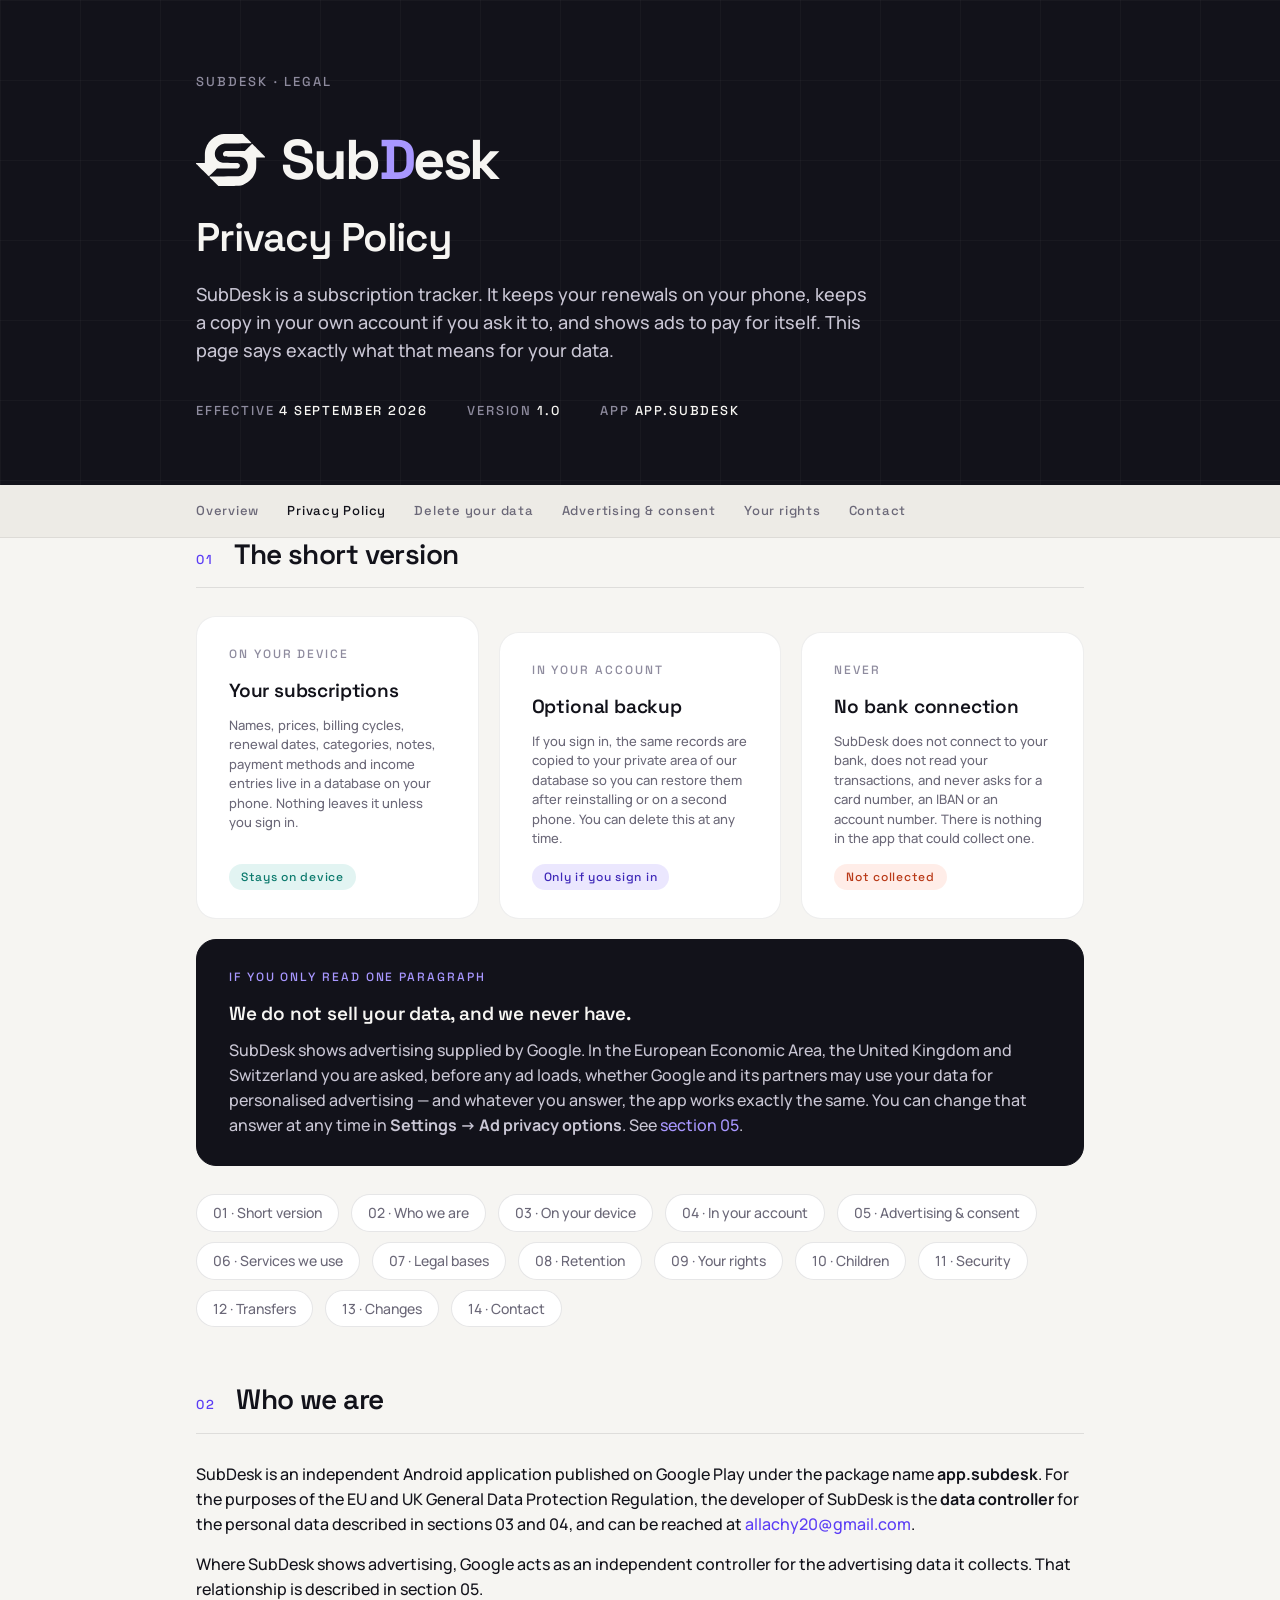
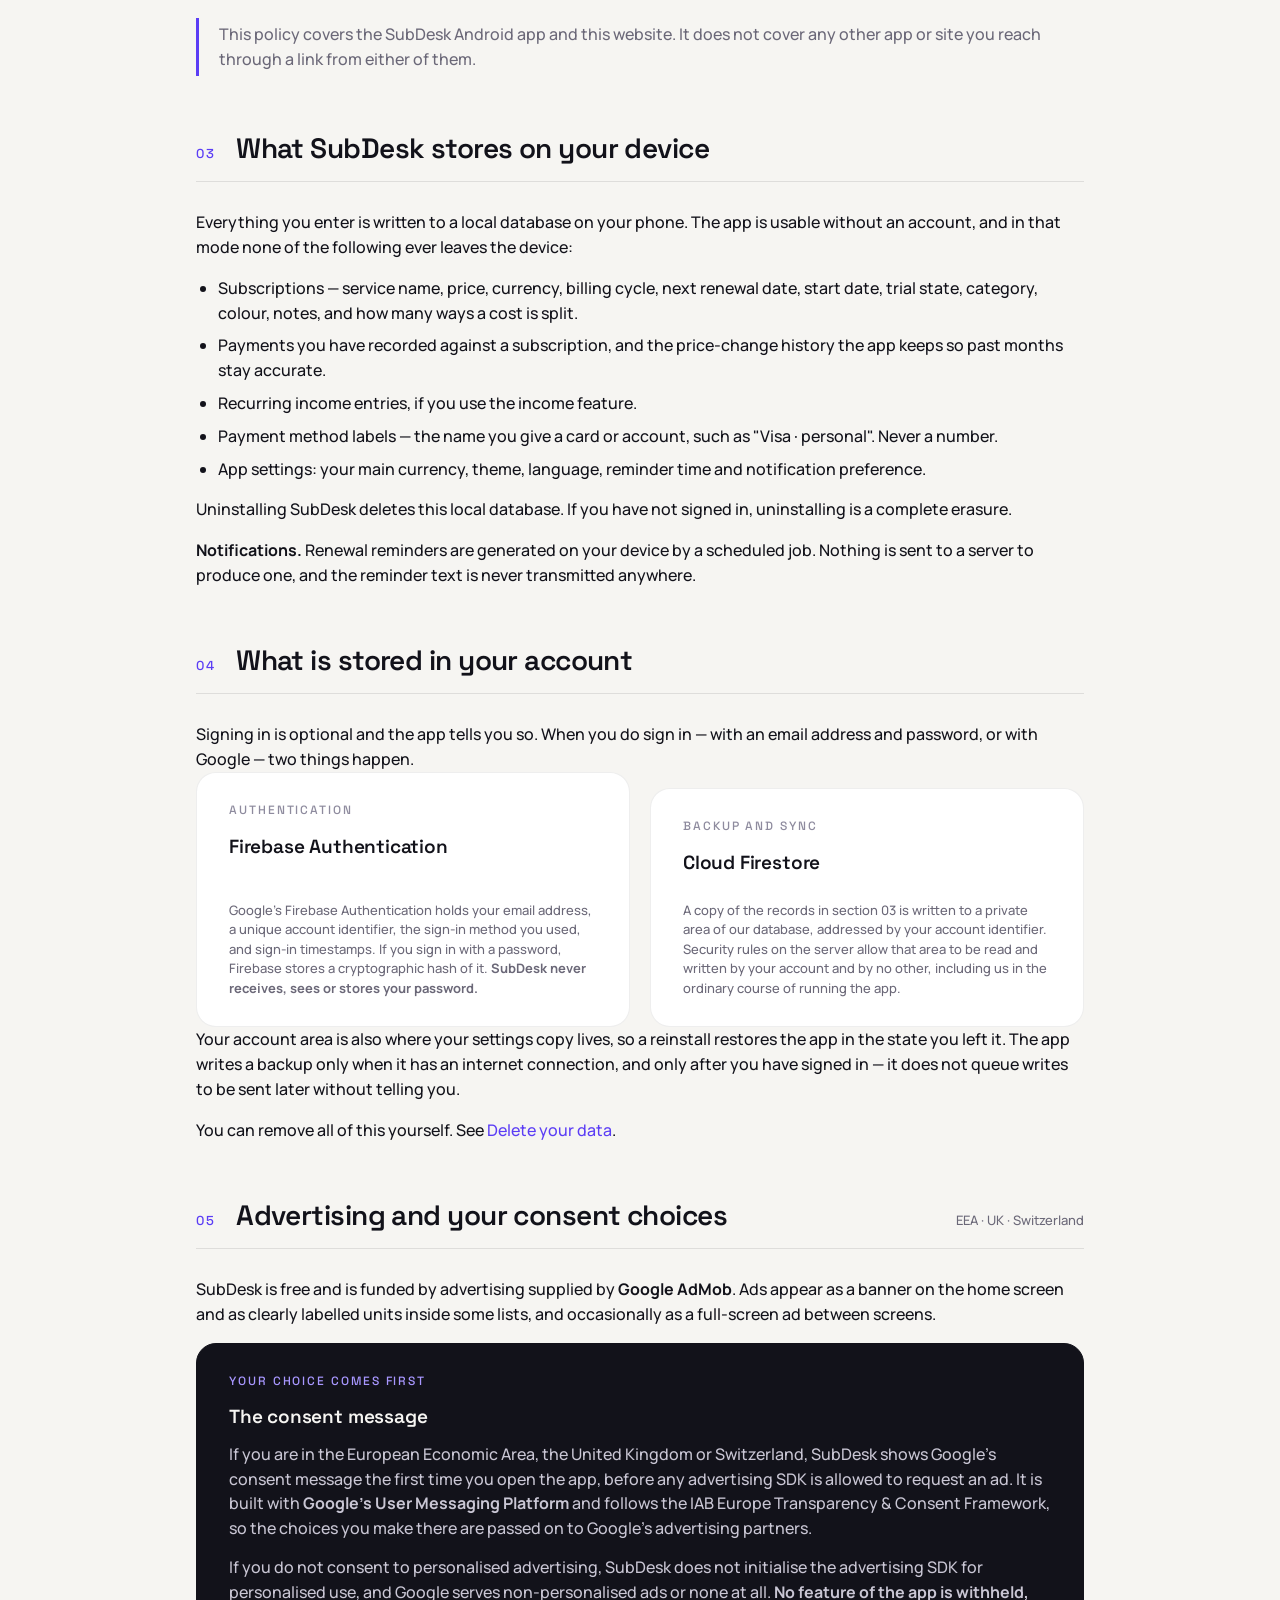
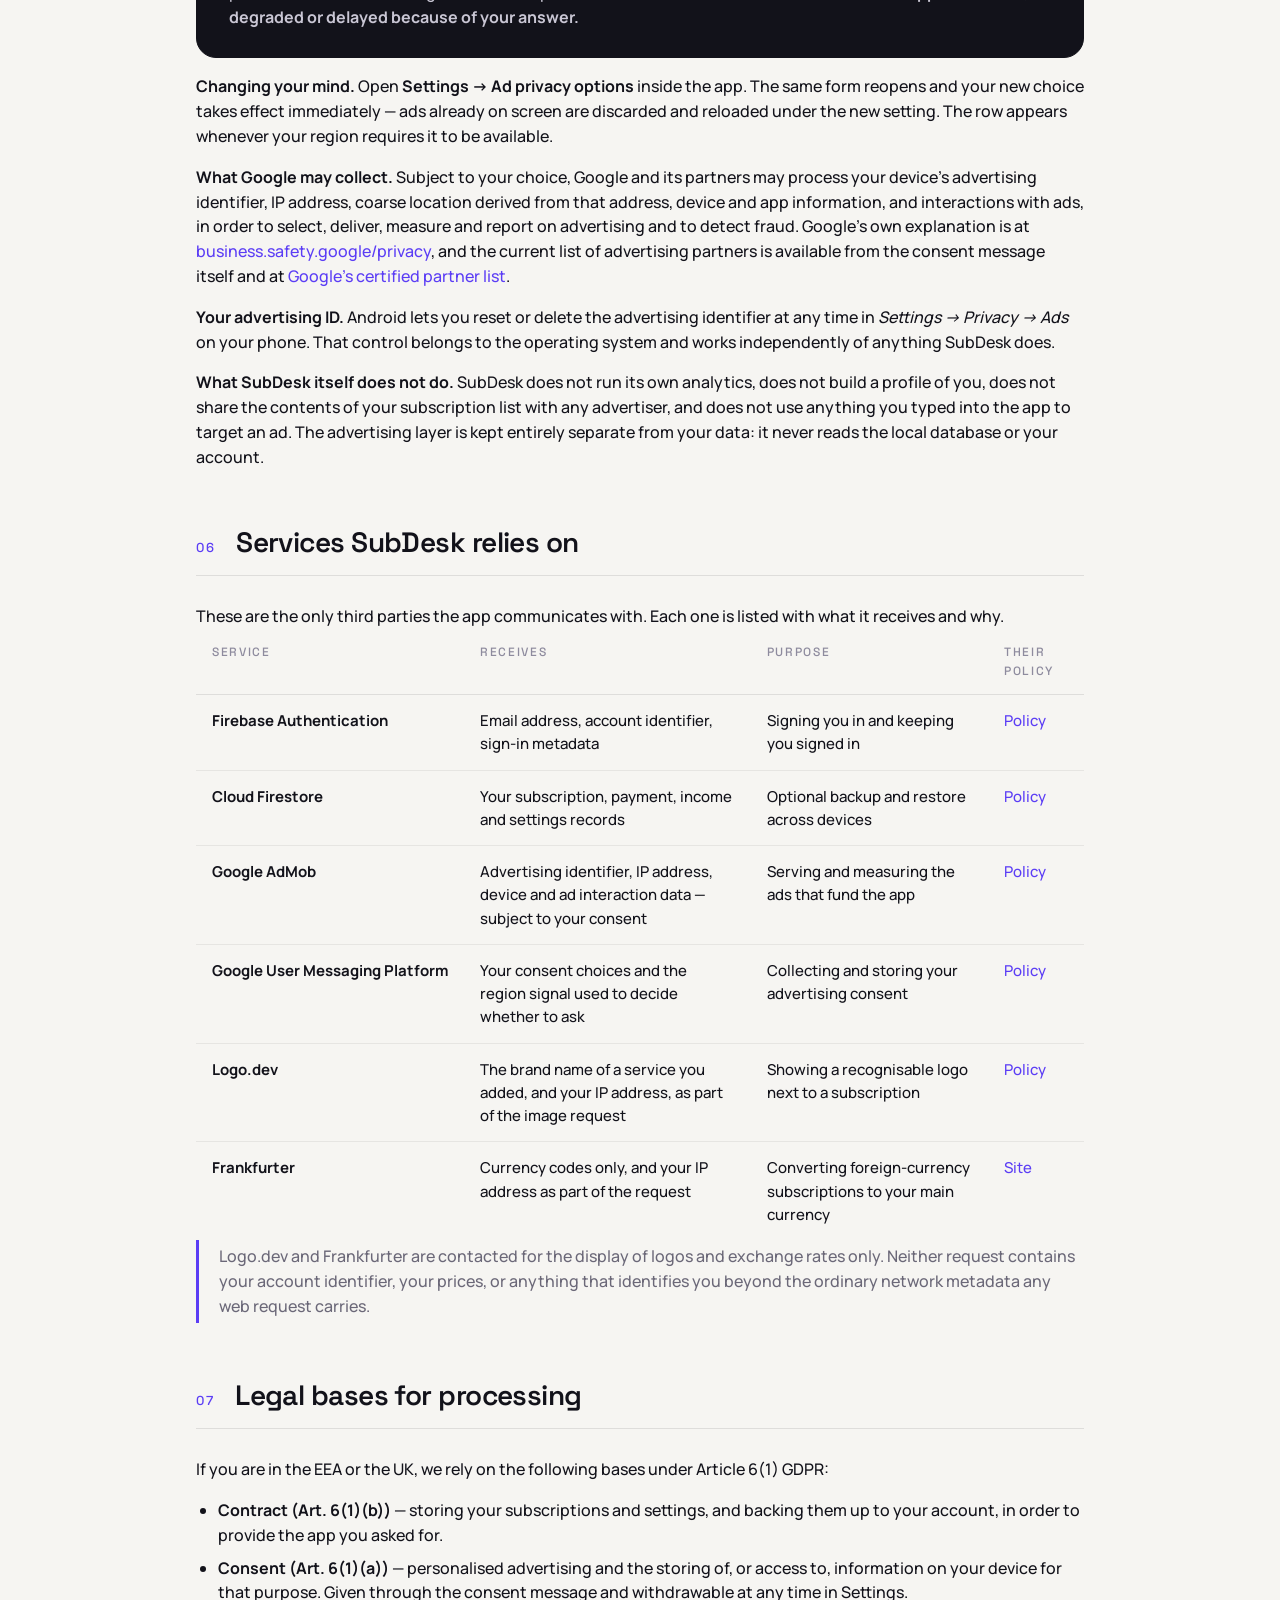
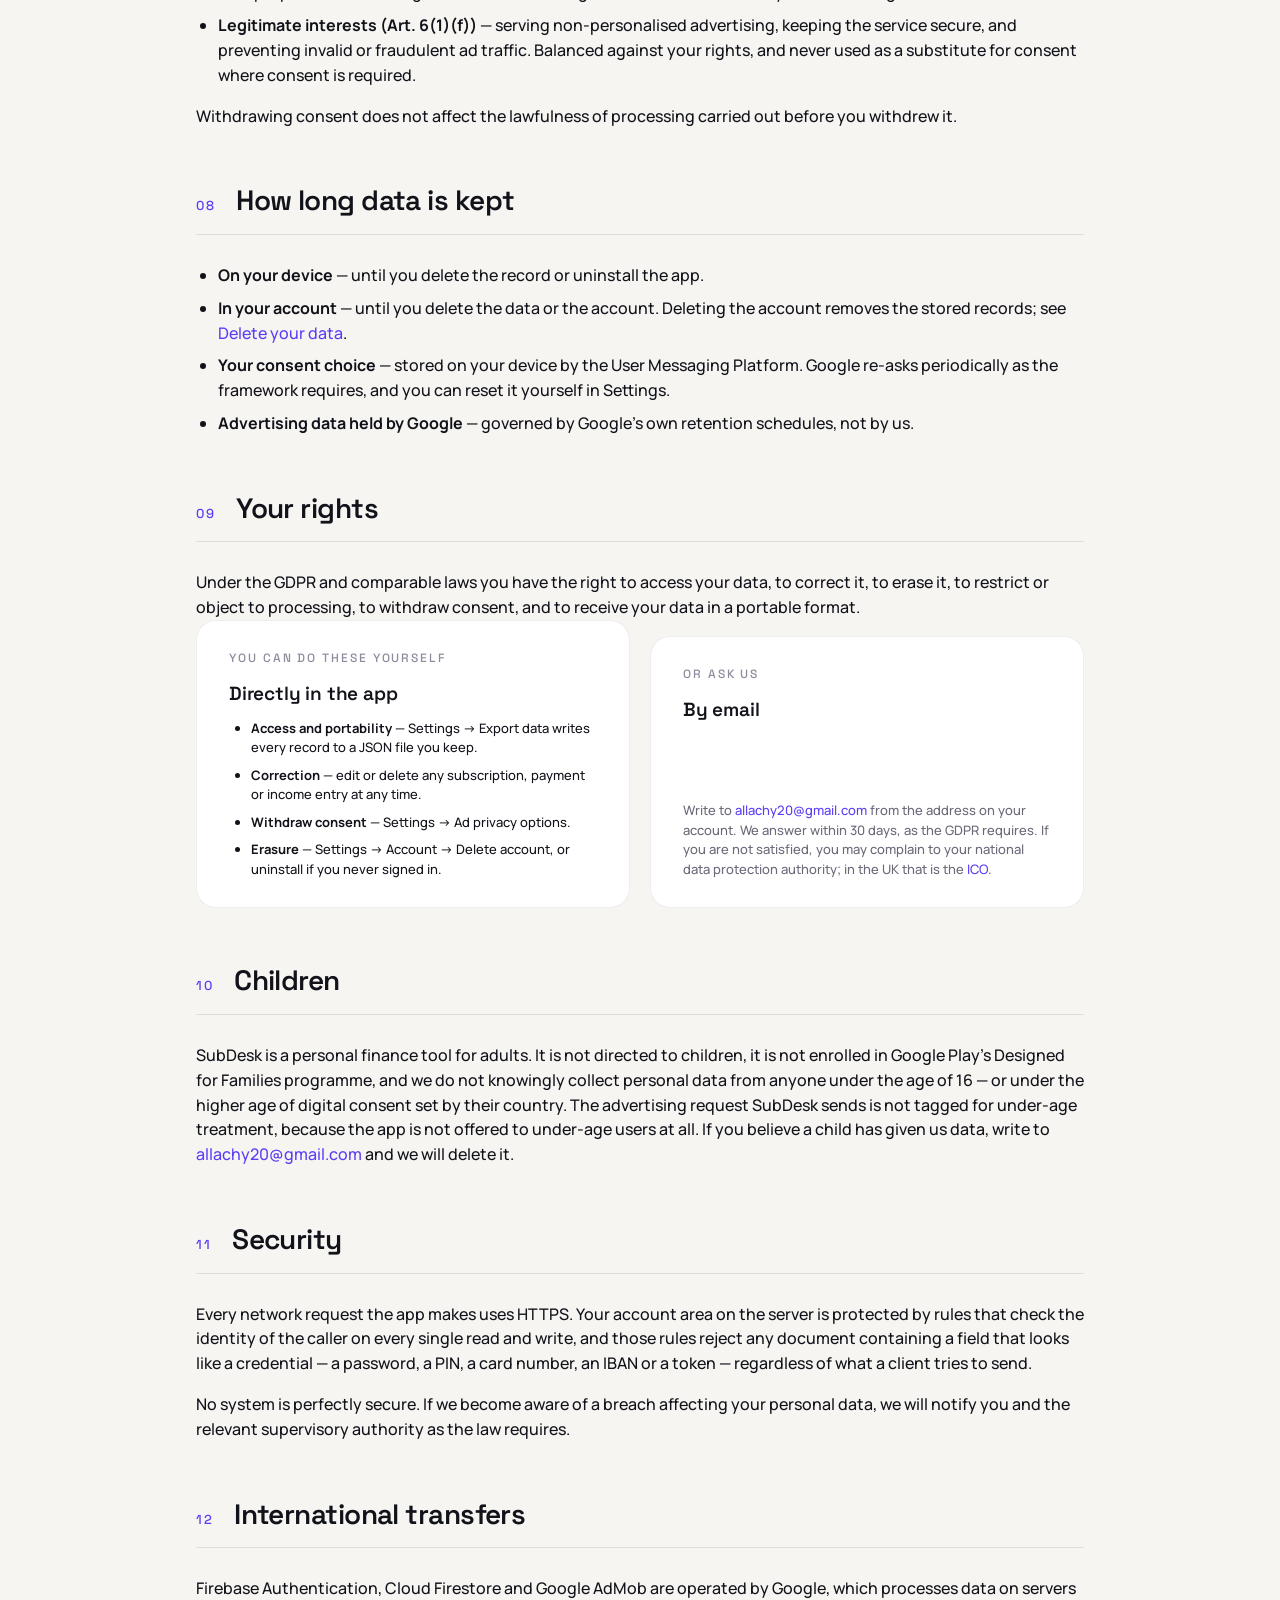
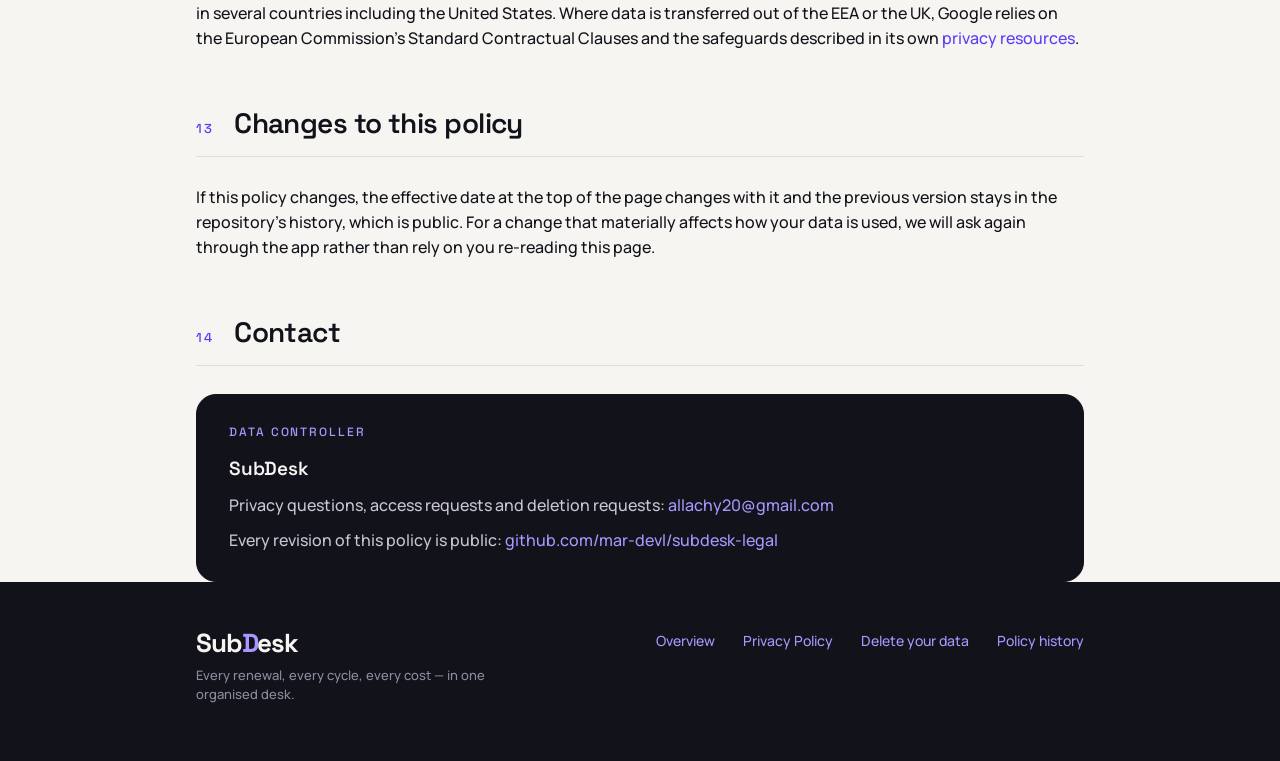
==== privacy.html @ eebb4d3e "SubDesk legal site: privacy policy and data deletion" ====
<!DOCTYPE html>
<html lang="en">
<head>
<meta charset="utf-8">
<meta name="viewport" content="width=device-width, initial-scale=1">
<title>Privacy Policy — SubDesk</title>
<meta name="description" content="How SubDesk handles your data: what stays on your device, what is stored in your account, and how advertising consent works in the EEA and the UK.">
<meta name="robots" content="index, follow">
<link rel="icon" href="assets/subdesk-icon.svg" type="image/svg+xml">
<link rel="canonical" href="https://mar-devl.github.io/subdesk-legal/privacy.html">
<link rel="preconnect" href="https://fonts.googleapis.com">
<link rel="preconnect" href="https://fonts.gstatic.com" crossorigin>
<link href="https://fonts.googleapis.com/css2?family=Manrope:wght@400;500;600;700;800&family=Space+Grotesk:wght@400;500;600;700&display=swap" rel="stylesheet">
<link rel="stylesheet" href="assets/subdesk.css">
</head>
<body>

<header class="hero">
  <div class="wrap">
    <div class="eyebrow">SubDesk · Legal</div>
    <div class="lockup">
      <img src="assets/subdesk-mark-paper.svg" alt="" aria-hidden="true">
      <span class="wordmark">Sub<span class="d">D</span>esk</span>
    </div>
    <h1>Privacy Policy</h1>
    <p class="lede">SubDesk is a subscription tracker. It keeps your renewals on your phone, keeps a copy in your own account if you ask it to, and shows ads to pay for itself. This page says exactly what that means for your data.</p>
    <div class="stamp">
      <span>Effective <b>4 September 2026</b></span>
      <span>Version <b>1.0</b></span>
      <span>App <b>app.subdesk</b></span>
    </div>
  </div>
</header>

<nav class="crumbs" aria-label="Legal pages">
  <div class="wrap">
    <a href="index.html">Overview</a>
    <a href="privacy.html" aria-current="page">Privacy Policy</a>
    <a href="data-deletion.html">Delete your data</a>
    <a href="#advertising">Advertising &amp; consent</a>
    <a href="#rights">Your rights</a>
    <a href="#contact">Contact</a>
  </div>
</nav>

<main class="wrap">

  <!-- ============================================================ 01 -->
  <section id="summary">
    <div class="section-head">
      <span class="num">01</span>
      <h2>The short version</h2>
    </div>

    <div class="grid three">
      <div class="card">
        <span class="overline">On your device</span>
        <h3>Your subscriptions</h3>
        <p class="fine muted">Names, prices, billing cycles, renewal dates, categories, notes, payment methods and income entries live in a database on your phone. Nothing leaves it unless you sign in.</p>
        <p><span class="pill device">Stays on device</span></p>
      </div>
      <div class="card">
        <span class="overline">In your account</span>
        <h3>Optional backup</h3>
        <p class="fine muted">If you sign in, the same records are copied to your private area of our database so you can restore them after reinstalling or on a second phone. You can delete this at any time.</p>
        <p><span class="pill cloud">Only if you sign in</span></p>
      </div>
      <div class="card">
        <span class="overline">Never</span>
        <h3>No bank connection</h3>
        <p class="fine muted">SubDesk does not connect to your bank, does not read your transactions, and never asks for a card number, an IBAN or an account number. There is nothing in the app that could collect one.</p>
        <p><span class="pill never">Not collected</span></p>
      </div>
    </div>

    <div class="card ink" style="margin-top:20px;">
      <span class="overline">If you only read one paragraph</span>
      <h3>We do not sell your data, and we never have.</h3>
      <p>SubDesk shows advertising supplied by Google. In the European Economic Area, the United Kingdom and Switzerland you are asked, before any ad loads, whether Google and its partners may use your data for personalised advertising — and whatever you answer, the app works exactly the same. You can change that answer at any time in <strong>Settings → Ad privacy options</strong>. See <a href="#advertising">section 05</a>.</p>
    </div>

    <div class="toc">
      <a href="#summary">01 · Short version</a>
      <a href="#who">02 · Who we are</a>
      <a href="#device">03 · On your device</a>
      <a href="#account">04 · In your account</a>
      <a href="#advertising">05 · Advertising &amp; consent</a>
      <a href="#processors">06 · Services we use</a>
      <a href="#legal-bases">07 · Legal bases</a>
      <a href="#retention">08 · Retention</a>
      <a href="#rights">09 · Your rights</a>
      <a href="#children">10 · Children</a>
      <a href="#security">11 · Security</a>
      <a href="#transfers">12 · Transfers</a>
      <a href="#changes">13 · Changes</a>
      <a href="#contact">14 · Contact</a>
    </div>
  </section>

  <!-- ============================================================ 02 -->
  <section id="who">
    <div class="section-head">
      <span class="num">02</span>
      <h2>Who we are</h2>
    </div>
    <p>SubDesk is an independent Android application published on Google Play under the package name <strong>app.subdesk</strong>. For the purposes of the EU and UK General Data Protection Regulation, the developer of SubDesk is the <strong>data controller</strong> for the personal data described in sections 03 and 04, and can be reached at <a href="mailto:allachy20@gmail.com">allachy20@gmail.com</a>.</p>
    <p>Where SubDesk shows advertising, Google acts as an independent controller for the advertising data it collects. That relationship is described in section 05.</p>
    <p class="callout">This policy covers the SubDesk Android app and this website. It does not cover any other app or site you reach through a link from either of them.</p>
  </section>

  <!-- ============================================================ 03 -->
  <section id="device">
    <div class="section-head">
      <span class="num">03</span>
      <h2>What SubDesk stores on your device</h2>
    </div>
    <p>Everything you enter is written to a local database on your phone. The app is usable without an account, and in that mode none of the following ever leaves the device:</p>
    <ul>
      <li>Subscriptions — service name, price, currency, billing cycle, next renewal date, start date, trial state, category, colour, notes, and how many ways a cost is split.</li>
      <li>Payments you have recorded against a subscription, and the price-change history the app keeps so past months stay accurate.</li>
      <li>Recurring income entries, if you use the income feature.</li>
      <li>Payment method labels — the name you give a card or account, such as "Visa · personal". Never a number.</li>
      <li>App settings: your main currency, theme, language, reminder time and notification preference.</li>
    </ul>
    <p>Uninstalling SubDesk deletes this local database. If you have not signed in, uninstalling is a complete erasure.</p>
    <p><strong>Notifications.</strong> Renewal reminders are generated on your device by a scheduled job. Nothing is sent to a server to produce one, and the reminder text is never transmitted anywhere.</p>
  </section>

  <!-- ============================================================ 04 -->
  <section id="account">
    <div class="section-head">
      <span class="num">04</span>
      <h2>What is stored in your account</h2>
    </div>
    <p>Signing in is optional and the app tells you so. When you do sign in — with an email address and password, or with Google — two things happen.</p>

    <div class="grid two">
      <div class="card">
        <span class="overline">Authentication</span>
        <h3>Firebase Authentication</h3>
        <p class="fine muted">Google's Firebase Authentication holds your email address, a unique account identifier, the sign-in method you used, and sign-in timestamps. If you sign in with a password, Firebase stores a cryptographic hash of it. <strong>SubDesk never receives, sees or stores your password.</strong></p>
      </div>
      <div class="card">
        <span class="overline">Backup and sync</span>
        <h3>Cloud Firestore</h3>
        <p class="fine muted">A copy of the records in section 03 is written to a private area of our database, addressed by your account identifier. Security rules on the server allow that area to be read and written by your account and by no other, including us in the ordinary course of running the app.</p>
      </div>
    </div>

    <p>Your account area is also where your settings copy lives, so a reinstall restores the app in the state you left it. The app writes a backup only when it has an internet connection, and only after you have signed in — it does not queue writes to be sent later without telling you.</p>
    <p>You can remove all of this yourself. See <a href="data-deletion.html">Delete your data</a>.</p>
  </section>

  <!-- ============================================================ 05 -->
  <section id="advertising">
    <div class="section-head">
      <span class="num">05</span>
      <h2>Advertising and your consent choices</h2>
      <span class="muted fine" style="margin-left:auto;">EEA · UK · Switzerland</span>
    </div>

    <p>SubDesk is free and is funded by advertising supplied by <strong>Google AdMob</strong>. Ads appear as a banner on the home screen and as clearly labelled units inside some lists, and occasionally as a full-screen ad between screens.</p>

    <div class="card ink">
      <span class="overline">Your choice comes first</span>
      <h3>The consent message</h3>
      <p>If you are in the European Economic Area, the United Kingdom or Switzerland, SubDesk shows Google's consent message the first time you open the app, before any advertising SDK is allowed to request an ad. It is built with <strong>Google's User Messaging Platform</strong> and follows the IAB Europe Transparency &amp; Consent Framework, so the choices you make there are passed on to Google's advertising partners.</p>
      <p style="margin-top:14px;">If you do not consent to personalised advertising, SubDesk does not initialise the advertising SDK for personalised use, and Google serves non-personalised ads or none at all. <strong>No feature of the app is withheld, degraded or delayed because of your answer.</strong></p>
    </div>

    <p><strong>Changing your mind.</strong> Open <strong>Settings → Ad privacy options</strong> inside the app. The same form reopens and your new choice takes effect immediately — ads already on screen are discarded and reloaded under the new setting. The row appears whenever your region requires it to be available.</p>

    <p><strong>What Google may collect.</strong> Subject to your choice, Google and its partners may process your device's advertising identifier, IP address, coarse location derived from that address, device and app information, and interactions with ads, in order to select, deliver, measure and report on advertising and to detect fraud. Google's own explanation is at <a href="https://business.safety.google/privacy/" rel="noopener" target="_blank">business.safety.google/privacy</a>, and the current list of advertising partners is available from the consent message itself and at <a href="https://support.google.com/admob/answer/9012903" rel="noopener" target="_blank">Google's certified partner list</a>.</p>

    <p><strong>Your advertising ID.</strong> Android lets you reset or delete the advertising identifier at any time in <em>Settings → Privacy → Ads</em> on your phone. That control belongs to the operating system and works independently of anything SubDesk does.</p>

    <p><strong>What SubDesk itself does not do.</strong> SubDesk does not run its own analytics, does not build a profile of you, does not share the contents of your subscription list with any advertiser, and does not use anything you typed into the app to target an ad. The advertising layer is kept entirely separate from your data: it never reads the local database or your account.</p>
  </section>

  <!-- ============================================================ 06 -->
  <section id="processors">
    <div class="section-head">
      <span class="num">06</span>
      <h2>Services SubDesk relies on</h2>
    </div>
    <p>These are the only third parties the app communicates with. Each one is listed with what it receives and why.</p>

    <div class="table-scroll">
      <table>
        <thead>
          <tr><th scope="col">Service</th><th scope="col">Receives</th><th scope="col">Purpose</th><th scope="col">Their policy</th></tr>
        </thead>
        <tbody>
          <tr>
            <td>Firebase Authentication</td>
            <td>Email address, account identifier, sign-in metadata</td>
            <td>Signing you in and keeping you signed in</td>
            <td><a href="https://firebase.google.com/support/privacy" rel="noopener" target="_blank">Policy</a></td>
          </tr>
          <tr>
            <td>Cloud Firestore</td>
            <td>Your subscription, payment, income and settings records</td>
            <td>Optional backup and restore across devices</td>
            <td><a href="https://firebase.google.com/support/privacy" rel="noopener" target="_blank">Policy</a></td>
          </tr>
          <tr>
            <td>Google AdMob</td>
            <td>Advertising identifier, IP address, device and ad interaction data — subject to your consent</td>
            <td>Serving and measuring the ads that fund the app</td>
            <td><a href="https://policies.google.com/technologies/ads" rel="noopener" target="_blank">Policy</a></td>
          </tr>
          <tr>
            <td>Google User Messaging Platform</td>
            <td>Your consent choices and the region signal used to decide whether to ask</td>
            <td>Collecting and storing your advertising consent</td>
            <td><a href="https://policies.google.com/privacy" rel="noopener" target="_blank">Policy</a></td>
          </tr>
          <tr>
            <td>Logo.dev</td>
            <td>The brand name of a service you added, and your IP address, as part of the image request</td>
            <td>Showing a recognisable logo next to a subscription</td>
            <td><a href="https://logo.dev/privacy" rel="noopener" target="_blank">Policy</a></td>
          </tr>
          <tr>
            <td>Frankfurter</td>
            <td>Currency codes only, and your IP address as part of the request</td>
            <td>Converting foreign-currency subscriptions to your main currency</td>
            <td><a href="https://frankfurter.dev" rel="noopener" target="_blank">Site</a></td>
          </tr>
        </tbody>
      </table>
    </div>

    <p class="callout">Logo.dev and Frankfurter are contacted for the display of logos and exchange rates only. Neither request contains your account identifier, your prices, or anything that identifies you beyond the ordinary network metadata any web request carries.</p>
  </section>

  <!-- ============================================================ 07 -->
  <section id="legal-bases">
    <div class="section-head">
      <span class="num">07</span>
      <h2>Legal bases for processing</h2>
    </div>
    <p>If you are in the EEA or the UK, we rely on the following bases under Article 6(1) GDPR:</p>
    <ul>
      <li><strong>Contract (Art. 6(1)(b))</strong> — storing your subscriptions and settings, and backing them up to your account, in order to provide the app you asked for.</li>
      <li><strong>Consent (Art. 6(1)(a))</strong> — personalised advertising and the storing of, or access to, information on your device for that purpose. Given through the consent message and withdrawable at any time in Settings.</li>
      <li><strong>Legitimate interests (Art. 6(1)(f))</strong> — serving non-personalised advertising, keeping the service secure, and preventing invalid or fraudulent ad traffic. Balanced against your rights, and never used as a substitute for consent where consent is required.</li>
    </ul>
    <p>Withdrawing consent does not affect the lawfulness of processing carried out before you withdrew it.</p>
  </section>

  <!-- ============================================================ 08 -->
  <section id="retention">
    <div class="section-head">
      <span class="num">08</span>
      <h2>How long data is kept</h2>
    </div>
    <ul>
      <li><strong>On your device</strong> — until you delete the record or uninstall the app.</li>
      <li><strong>In your account</strong> — until you delete the data or the account. Deleting the account removes the stored records; see <a href="data-deletion.html">Delete your data</a>.</li>
      <li><strong>Your consent choice</strong> — stored on your device by the User Messaging Platform. Google re-asks periodically as the framework requires, and you can reset it yourself in Settings.</li>
      <li><strong>Advertising data held by Google</strong> — governed by Google's own retention schedules, not by us.</li>
    </ul>
  </section>

  <!-- ============================================================ 09 -->
  <section id="rights">
    <div class="section-head">
      <span class="num">09</span>
      <h2>Your rights</h2>
    </div>
    <p>Under the GDPR and comparable laws you have the right to access your data, to correct it, to erase it, to restrict or object to processing, to withdraw consent, and to receive your data in a portable format.</p>

    <div class="grid two">
      <div class="card">
        <span class="overline">You can do these yourself</span>
        <h3>Directly in the app</h3>
        <ul class="fine">
          <li><strong>Access and portability</strong> — Settings → Export data writes every record to a JSON file you keep.</li>
          <li><strong>Correction</strong> — edit or delete any subscription, payment or income entry at any time.</li>
          <li><strong>Withdraw consent</strong> — Settings → Ad privacy options.</li>
          <li><strong>Erasure</strong> — Settings → Account → Delete account, or uninstall if you never signed in.</li>
        </ul>
      </div>
      <div class="card">
        <span class="overline">Or ask us</span>
        <h3>By email</h3>
        <p class="fine muted">Write to <a href="mailto:allachy20@gmail.com">allachy20@gmail.com</a> from the address on your account. We answer within 30 days, as the GDPR requires. If you are not satisfied, you may complain to your national data protection authority; in the UK that is the <a href="https://ico.org.uk" rel="noopener" target="_blank">ICO</a>.</p>
      </div>
    </div>
  </section>

  <!-- ============================================================ 10 -->
  <section id="children">
    <div class="section-head">
      <span class="num">10</span>
      <h2>Children</h2>
    </div>
    <p>SubDesk is a personal finance tool for adults. It is not directed to children, it is not enrolled in Google Play's Designed for Families programme, and we do not knowingly collect personal data from anyone under the age of 16 — or under the higher age of digital consent set by their country. The advertising request SubDesk sends is not tagged for under-age treatment, because the app is not offered to under-age users at all. If you believe a child has given us data, write to <a href="mailto:allachy20@gmail.com">allachy20@gmail.com</a> and we will delete it.</p>
  </section>

  <!-- ============================================================ 11 -->
  <section id="security">
    <div class="section-head">
      <span class="num">11</span>
      <h2>Security</h2>
    </div>
    <p>Every network request the app makes uses HTTPS. Your account area on the server is protected by rules that check the identity of the caller on every single read and write, and those rules reject any document containing a field that looks like a credential — a password, a PIN, a card number, an IBAN or a token — regardless of what a client tries to send.</p>
    <p>No system is perfectly secure. If we become aware of a breach affecting your personal data, we will notify you and the relevant supervisory authority as the law requires.</p>
  </section>

  <!-- ============================================================ 12 -->
  <section id="transfers">
    <div class="section-head">
      <span class="num">12</span>
      <h2>International transfers</h2>
    </div>
    <p>Firebase Authentication, Cloud Firestore and Google AdMob are operated by Google, which processes data on servers in several countries including the United States. Where data is transferred out of the EEA or the UK, Google relies on the European Commission's Standard Contractual Clauses and the safeguards described in its own <a href="https://business.safety.google/privacy/" rel="noopener" target="_blank">privacy resources</a>.</p>
  </section>

  <!-- ============================================================ 13 -->
  <section id="changes">
    <div class="section-head">
      <span class="num">13</span>
      <h2>Changes to this policy</h2>
    </div>
    <p>If this policy changes, the effective date at the top of the page changes with it and the previous version stays in the repository's history, which is public. For a change that materially affects how your data is used, we will ask again through the app rather than rely on you re-reading this page.</p>
  </section>

  <!-- ============================================================ 14 -->
  <section id="contact">
    <div class="section-head">
      <span class="num">14</span>
      <h2>Contact</h2>
    </div>
    <div class="card ink">
      <span class="overline">Data controller</span>
      <h3>SubDesk</h3>
      <p>Privacy questions, access requests and deletion requests: <a href="mailto:allachy20@gmail.com">allachy20@gmail.com</a></p>
      <p style="margin-top:10px;">Every revision of this policy is public: <a href="https://github.com/mar-devl/subdesk-legal" rel="noopener" target="_blank">github.com/mar-devl/subdesk-legal</a></p>
    </div>
  </section>

</main>

<footer>
  <div class="wrap">
    <div>
      <div class="wordmark" style="font-size:26px;">Sub<span class="d">D</span>esk</div>
      <p class="fine" style="margin-top:10px; max-width:38ch;">Every renewal, every cycle, every cost — in one organised desk.</p>
    </div>
    <div class="links">
      <a href="index.html">Overview</a>
      <a href="privacy.html">Privacy Policy</a>
      <a href="data-deletion.html">Delete your data</a>
      <a href="https://github.com/mar-devl/subdesk-legal" rel="noopener" target="_blank">Policy history</a>
    </div>
  </div>
</footer>

</body>
</html>
---- assets/subdesk.css ----
/*
 * SubDesk — legal site stylesheet.
 *
 * Tokens are lifted from SubDesk Brand Identity v1.0 and from
 * design-system/subdesk/MASTER.md, not re-invented: Iris on warm Paper, Space
 * Grotesk for display and numerals, Manrope for everything a person reads in
 * sentences, 20px card radius, 1px hairline borders and no elevation.
 *
 * The one place this departs from the brand book is width. The identity
 * document is a fixed 1440px presentation board; this is a legal page people
 * will open on a phone from a Play Store listing or from inside the app, so
 * the grid is fluid and the type scale steps down with the viewport.
 */

:root {
  --iris: #5B3DF5;
  --iris-pressed: #4A2EE0;
  --iris-deep: #3E28B8;
  --iris-light: #A897FF;

  --ink: #12121A;
  --graphite: #1C1C26;
  --paper: #F6F5F2;
  --paper-deep: #EDEBE6;
  --white: #FFFFFF;
  --stone: #E8E5DE;
  --slate: #6B6878;
  --mist: #8E8B9E;
  --muted-dark: #C9C6D4;

  --sage: #12A594;
  --amber: #F0B429;
  --ember: #FF6A45;

  --hairline: #12121A12;
  --hairline-strong: #12121A1A;

  --radius-md: 16px;
  --radius-lg: 20px;
  --radius-xl: 28px;

  --display: 'Space Grotesk', 'Segoe UI', system-ui, sans-serif;
  --body: 'Manrope', 'Segoe UI', system-ui, sans-serif;

  --gutter: 96px;
}

@media (max-width: 1100px) { :root { --gutter: 56px; } }
@media (max-width: 720px)  { :root { --gutter: 24px; } }

* { margin: 0; padding: 0; box-sizing: border-box; }

html { -webkit-text-size-adjust: 100%; scroll-behavior: smooth; }

body {
  background: var(--paper);
  color: var(--ink);
  font-family: var(--body);
  font-size: 16px;
  font-weight: 500;
  line-height: 1.55;
  -webkit-font-smoothing: antialiased;
  text-rendering: optimizeLegibility;
}

/* Body text never drops below 13px, per the type scale. */
small, .fine { font-size: 13px; line-height: 1.5; }

a { color: var(--iris); text-decoration: none; }
a:hover { color: var(--ink); text-decoration: underline; }
a:focus-visible,
button:focus-visible {
  outline: 2px solid var(--iris);
  outline-offset: 3px;
  border-radius: 4px;
}

.wrap { max-width: 1080px; margin: 0 auto; padding: 0 var(--gutter); }

/* ------------------------------------------------------------------ header */

.hero {
  background: var(--ink);
  color: var(--paper);
  padding: 72px 0 64px;
  position: relative;
  overflow: hidden;
}

/*
 * The 80px graph-paper overlay from the identity cover. Kept at half opacity
 * so it reads as texture rather than as a chart.
 */
.hero::before {
  content: '';
  position: absolute;
  inset: 0;
  opacity: 0.5;
  background-image:
    linear-gradient(#F6F5F210 1px, transparent 1px),
    linear-gradient(90deg, #F6F5F210 1px, transparent 1px);
  background-size: 80px 80px;
  pointer-events: none;
}

.hero .wrap { position: relative; }

.eyebrow {
  font-family: var(--display);
  font-size: 13px;
  font-weight: 500;
  letter-spacing: 0.16em;
  text-transform: uppercase;
  color: var(--mist);
}

.lockup {
  display: flex;
  align-items: center;
  gap: 16px;
  margin: 40px 0 28px;
}

/*
 * Height-led, width auto. The master symbol is 1336 x 1000 — aspect 1.336 —
 * and forcing it into a square box is what letterboxes it. Height is set from
 * cap height x 1.32, which is the lockup rule in the identity.
 */
.lockup img { display: block; flex: none; height: 52px; width: auto; }

.wordmark {
  font-family: var(--display);
  font-weight: 700;
  font-size: 56px;
  letter-spacing: -0.045em;
  line-height: 1;
  color: var(--paper);
}

.wordmark .d { color: var(--iris-light); }

.hero h1 {
  font-family: var(--display);
  font-weight: 600;
  font-size: 40px;
  letter-spacing: -0.025em;
  line-height: 1.12;
  color: var(--paper);
  max-width: 18ch;
}

.hero p.lede {
  margin-top: 20px;
  max-width: 62ch;
  font-size: 18px;
  line-height: 1.55;
  color: var(--muted-dark);
  text-wrap: pretty;
}

.stamp {
  margin-top: 36px;
  display: flex;
  flex-wrap: wrap;
  gap: 12px 40px;
  font-family: var(--display);
  font-size: 13px;
  letter-spacing: 0.14em;
  text-transform: uppercase;
  color: var(--mist);
}

.stamp b { color: var(--paper); font-weight: 500; letter-spacing: 0.14em; }

@media (max-width: 720px) {
  .hero { padding: 48px 0 44px; }
  .wordmark { font-size: 40px; }
  .lockup img { height: 38px; }
  .hero h1 { font-size: 30px; }
  .hero p.lede { font-size: 16px; }
}

/* -------------------------------------------------------------- navigation */

.crumbs {
  border-bottom: 1px solid var(--hairline);
  background: var(--paper-deep);
}

.crumbs .wrap {
  display: flex;
  flex-wrap: wrap;
  gap: 8px 28px;
  padding-top: 16px;
  padding-bottom: 16px;
  font-family: var(--display);
  font-size: 13px;
  letter-spacing: 0.06em;
}

.crumbs a { color: var(--slate); }
.crumbs a:hover { color: var(--iris); text-decoration: none; }
.crumbs a[aria-current='page'] { color: var(--ink); }

/* ------------------------------------------------------------------ layout */

main { padding: 64px 0 96px; }

@media (max-width: 720px) { main { padding: 40px 0 64px; } }

section + section { margin-top: 56px; }

.section-head {
  display: flex;
  align-items: baseline;
  gap: 20px;
  border-bottom: 1px solid var(--hairline-strong);
  padding-bottom: 16px;
  margin-bottom: 28px;
  flex-wrap: wrap;
}

.section-head .num {
  font-family: var(--display);
  font-size: 13px;
  letter-spacing: 0.16em;
  color: var(--iris);
}

.section-head h2 {
  font-family: var(--display);
  font-size: 28px;
  font-weight: 600;
  letter-spacing: -0.02em;
  line-height: 1.2;
}

@media (max-width: 720px) { .section-head h2 { font-size: 22px; } }

p + p, p + ul, ul + p, p + .card, .card + .card, .card + p { margin-top: 16px; }

ul { padding-left: 22px; }
li + li { margin-top: 8px; }

strong { font-weight: 700; }

.muted { color: var(--slate); }

/* ------------------------------------------------------------------- cards */

.card {
  background: var(--white);
  border: 1px solid var(--hairline);
  border-radius: var(--radius-lg);
  padding: 28px 32px;
}

@media (max-width: 720px) { .card { padding: 22px 20px; } }

.card h3 {
  font-family: var(--display);
  font-size: 19px;
  font-weight: 600;
  letter-spacing: -0.01em;
  margin-bottom: 10px;
}

.overline {
  font-family: var(--display);
  font-size: 12px;
  font-weight: 500;
  letter-spacing: 0.16em;
  text-transform: uppercase;
  color: var(--mist);
  display: block;
  margin-bottom: 12px;
}

.grid { display: grid; gap: 20px; align-items: stretch; }
.grid.two { grid-template-columns: 1fr 1fr; }
.grid.three { grid-template-columns: repeat(3, 1fr); }

/*
 * Cards in a row stretch to the tallest of them, so a pill placed after a
 * short paragraph floats mid-card while its neighbour's sits at the bottom.
 * Column flex with an auto-margin on the last child lines them up on one
 * baseline without hard-coding a height that the longest translation would
 * then overflow.
 */
.grid > .card { display: flex; flex-direction: column; }
.grid > .card > :last-child { margin-top: auto; }
.grid > .card > p:last-child:not(:only-child) { padding-top: 14px; }

@media (max-width: 860px) {
  .grid.two, .grid.three { grid-template-columns: 1fr; }
}

/* The one dark card, used for the single most important statement on a page. */
.card.ink {
  background: var(--ink);
  color: var(--muted-dark);
  border-color: var(--ink);
}
.card.ink h3 { color: var(--paper); }
.card.ink .overline { color: var(--iris-light); }
.card.ink a { color: var(--iris-light); }
.card.ink a:hover { color: var(--white); }

/* ------------------------------------------------------------------ tables */

.table-scroll { overflow-x: auto; -webkit-overflow-scrolling: touch; }

table {
  width: 100%;
  border-collapse: collapse;
  font-size: 15px;
  min-width: 560px;
}

th, td {
  text-align: left;
  vertical-align: top;
  padding: 14px 16px;
  border-bottom: 1px solid var(--hairline);
}

thead th {
  font-family: var(--display);
  font-size: 12px;
  font-weight: 500;
  letter-spacing: 0.14em;
  text-transform: uppercase;
  color: var(--mist);
  border-bottom-color: var(--hairline-strong);
}

tbody tr:last-child td { border-bottom: none; }

td:first-child { font-weight: 700; white-space: nowrap; }

/* ------------------------------------------------------------------- pills */

.pill {
  display: inline-block;
  border-radius: 999px;
  padding: 4px 12px;
  font-family: var(--display);
  font-size: 12px;
  letter-spacing: 0.06em;
  white-space: nowrap;
}

/*
 * Status colour never carries meaning alone — every pill has a word in it, and
 * the light-theme text values are the deepened variants from the design system
 * so they clear 4.5:1 on white.
 */
.pill.device { background: #12A5941F; color: #0C7A6D; }
.pill.cloud  { background: #5B3DF51F; color: var(--iris-deep); }
.pill.third  { background: #F0B4291F; color: #8A6100; }
.pill.never  { background: #FF6A451F; color: #B93A18; }

/* ------------------------------------------------------------------ footer */

footer {
  background: var(--ink);
  color: var(--mist);
  padding: 48px 0 56px;
}

footer .wrap {
  display: flex;
  flex-wrap: wrap;
  gap: 24px 48px;
  justify-content: space-between;
  align-items: flex-start;
}

footer a { color: var(--iris-light); }
footer a:hover { color: var(--paper); }

footer .links { display: flex; flex-wrap: wrap; gap: 8px 28px; font-size: 14px; }

/* -------------------------------------------------------------- call-outs */

.callout {
  border-left: 3px solid var(--iris);
  padding: 4px 0 4px 20px;
  color: var(--slate);
}

.toc {
  display: flex;
  flex-wrap: wrap;
  gap: 10px 12px;
  margin-top: 28px;
}

.toc a {
  border: 1px solid var(--hairline-strong);
  border-radius: 999px;
  padding: 7px 16px;
  font-size: 14px;
  color: var(--slate);
  background: var(--white);
}

.toc a:hover {
  color: var(--iris);
  border-color: var(--iris);
  text-decoration: none;
}

/* Anchored headings must not slide under anything when jumped to. */
section[id] { scroll-margin-top: 24px; }

.updated {
  font-family: var(--display);
  font-size: 13px;
  letter-spacing: 0.06em;
  color: var(--slate);
}
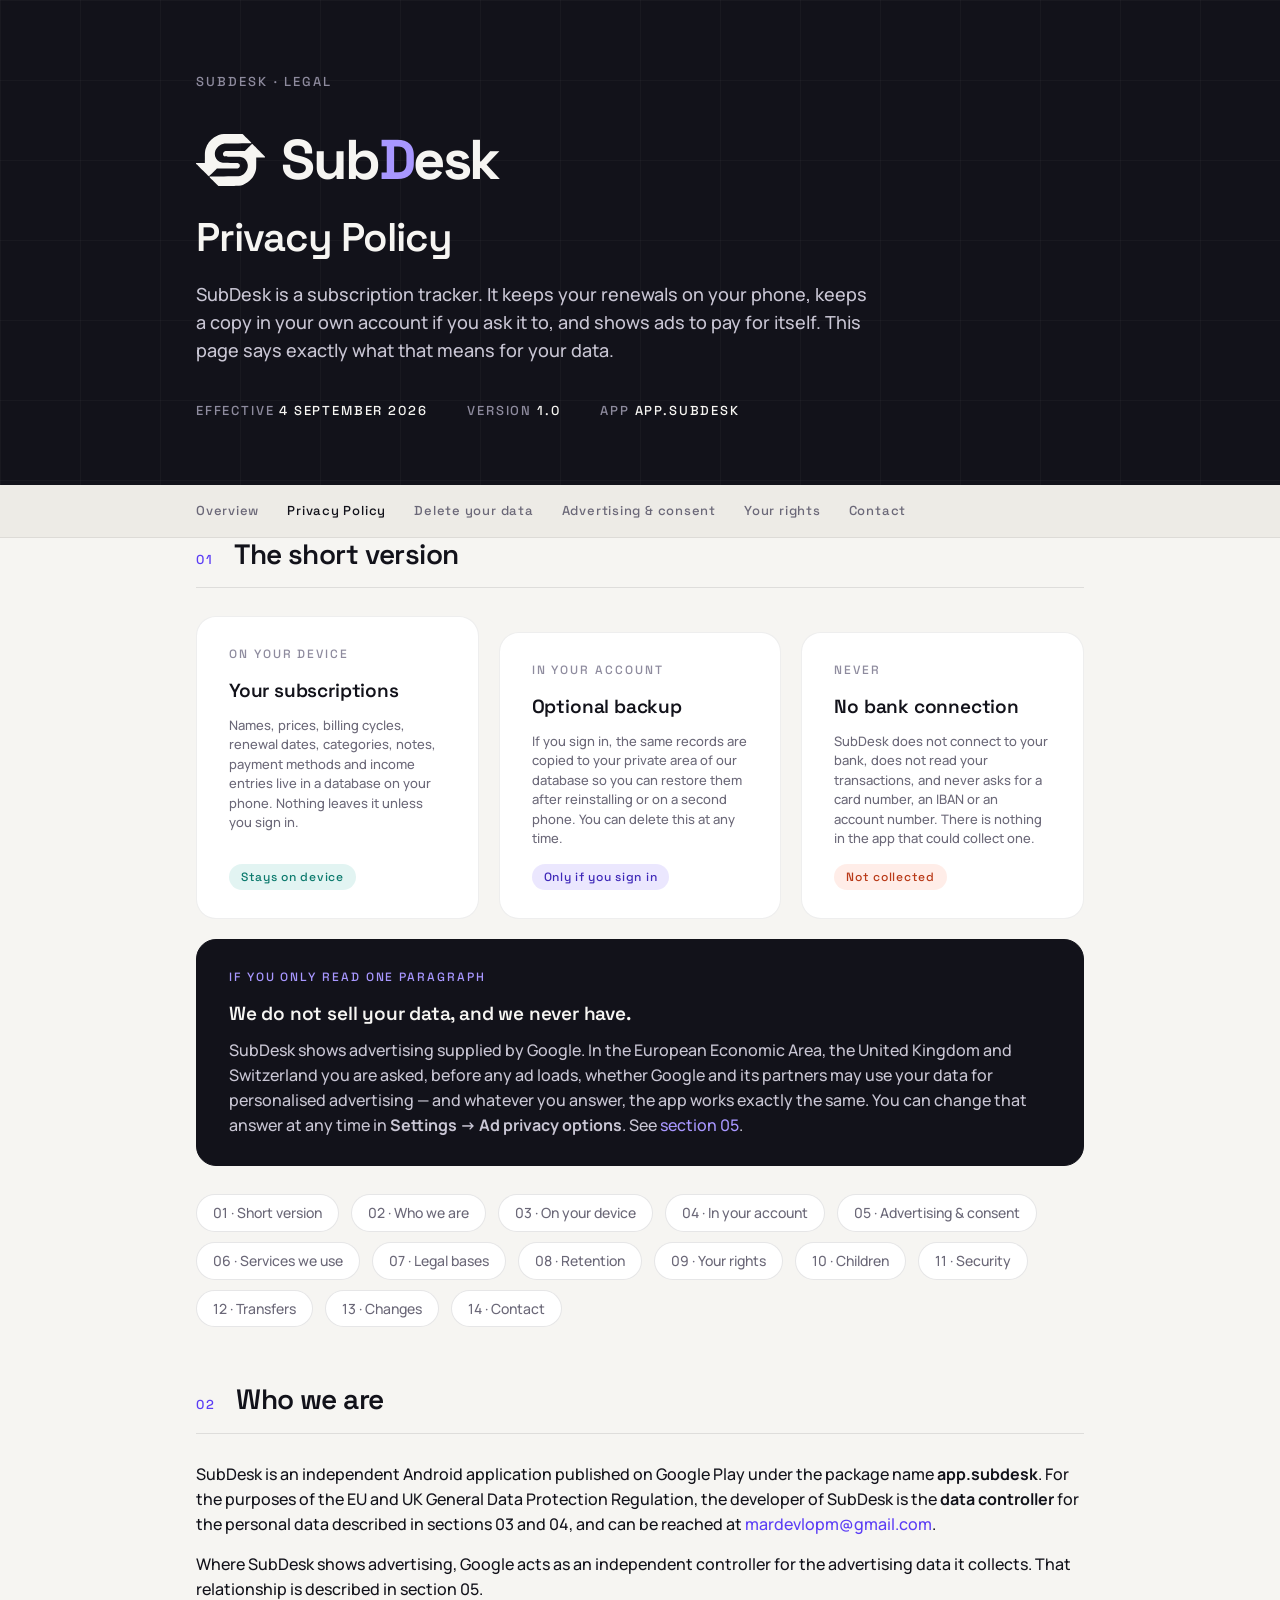
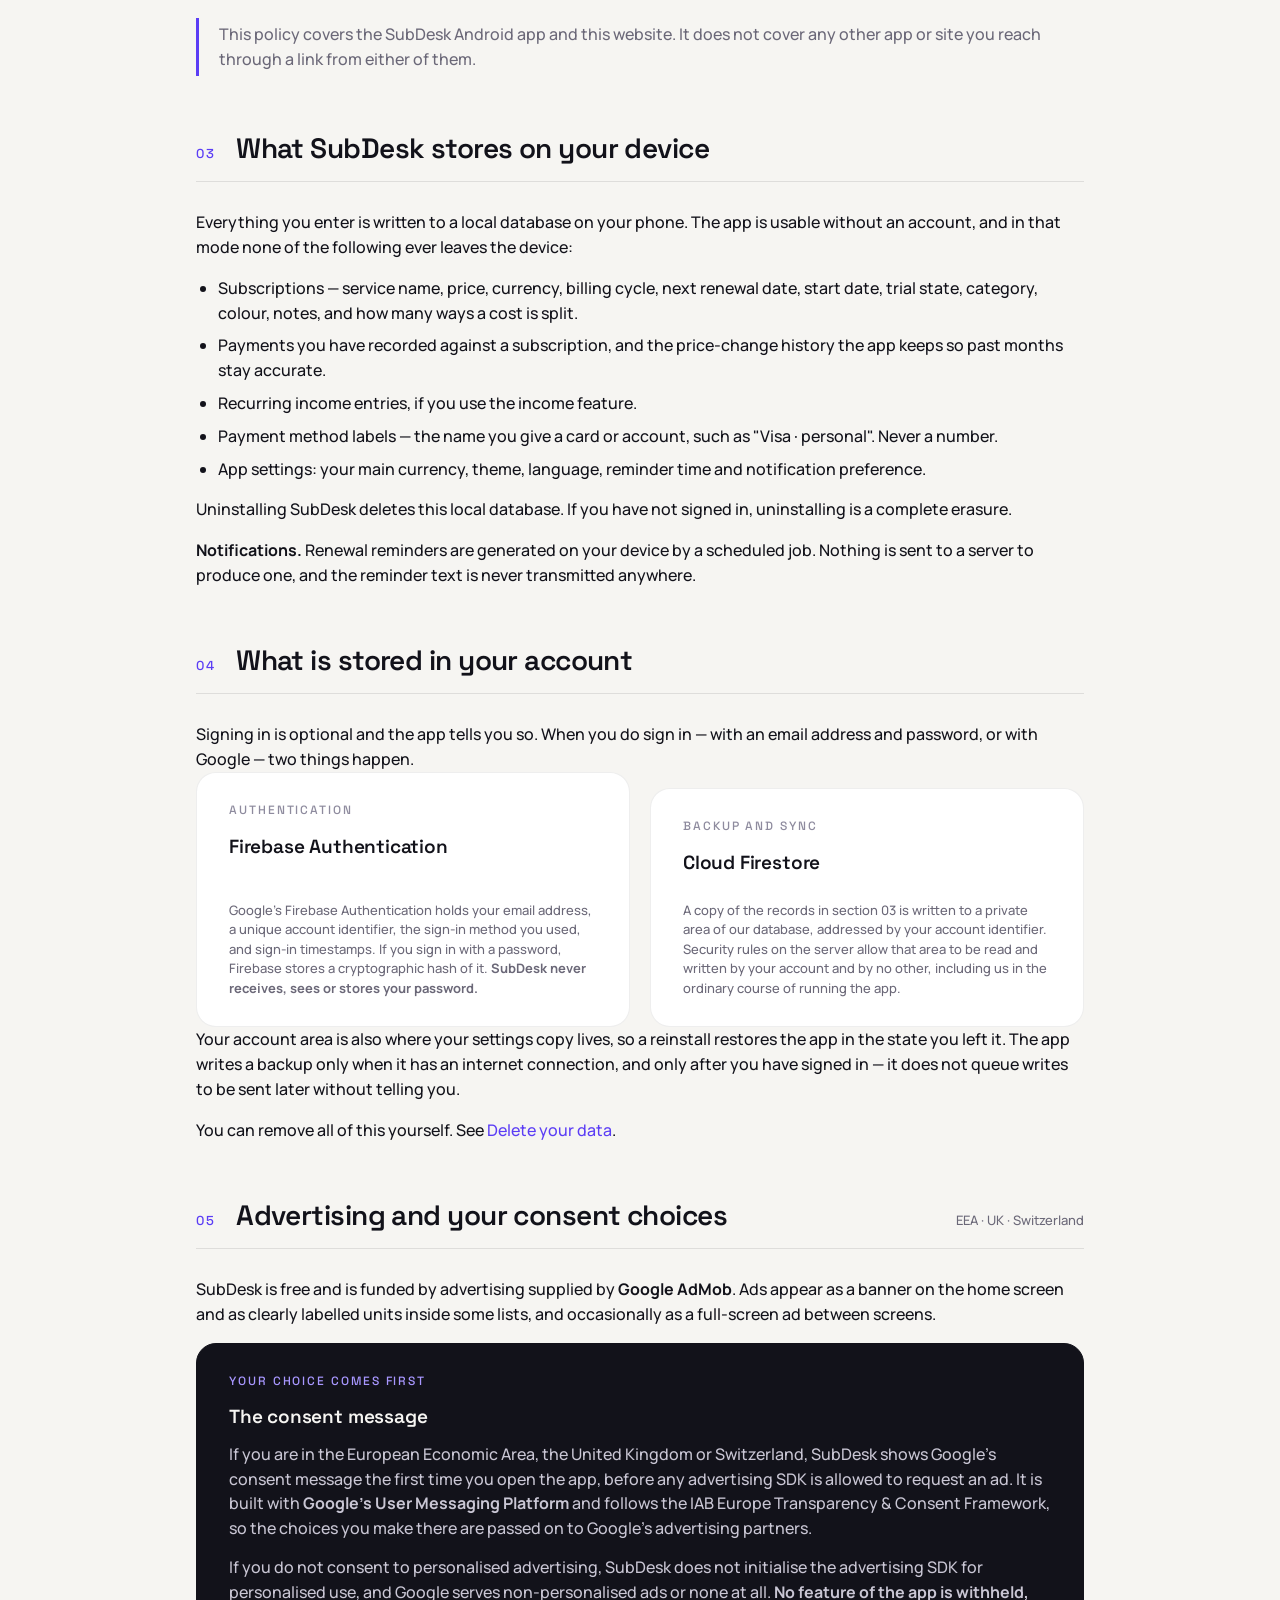
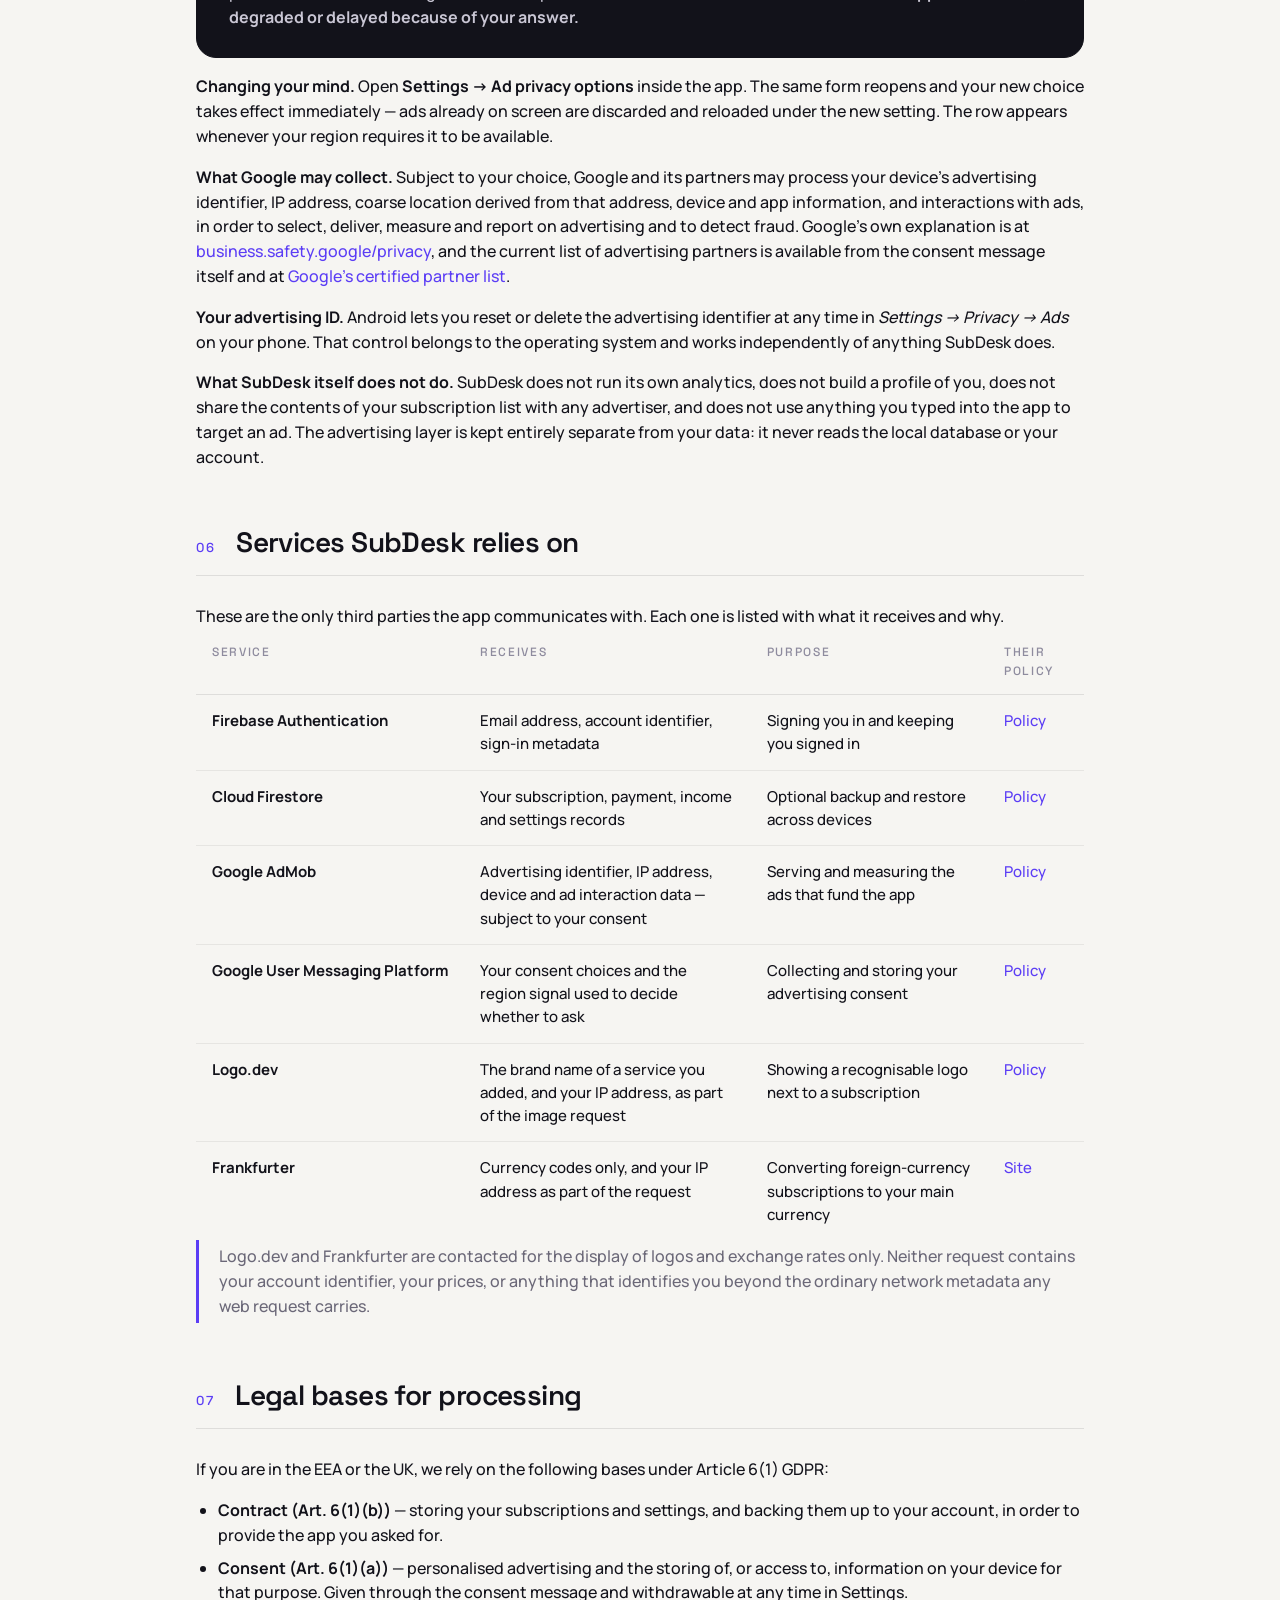
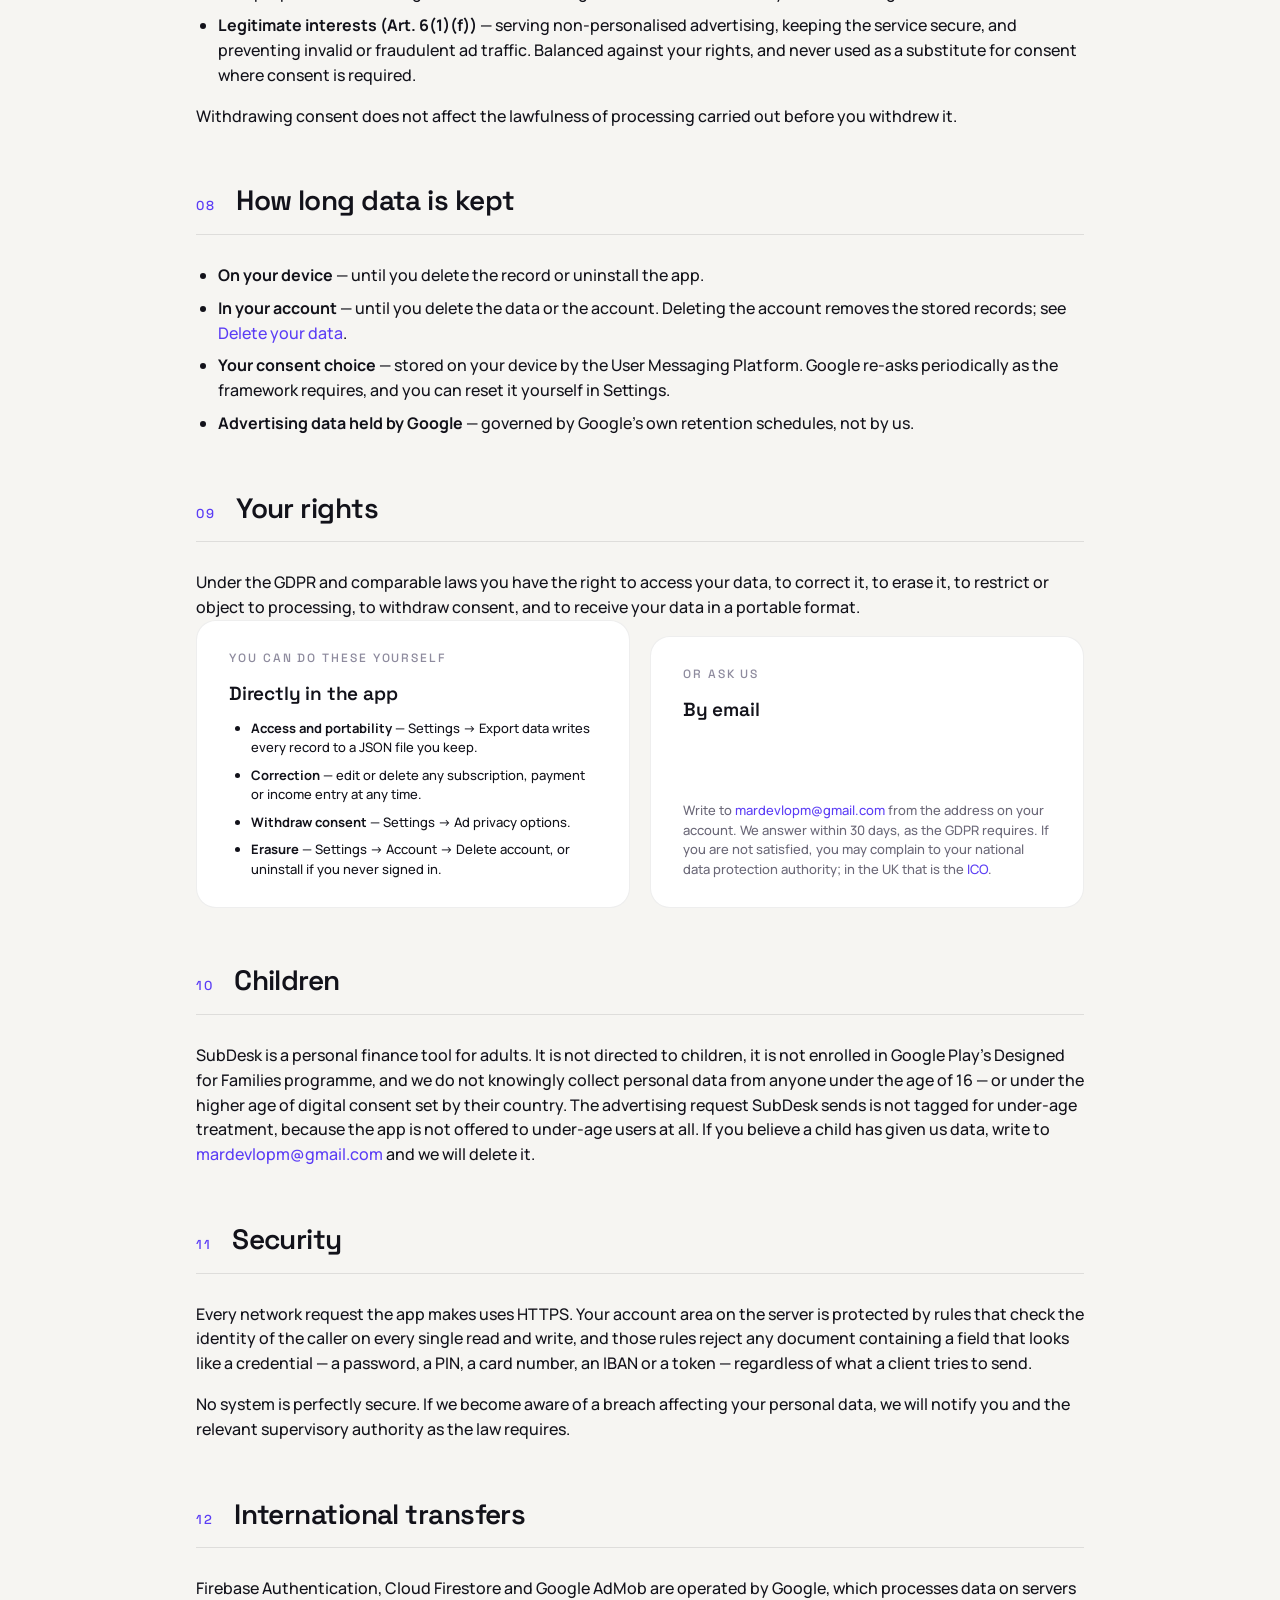
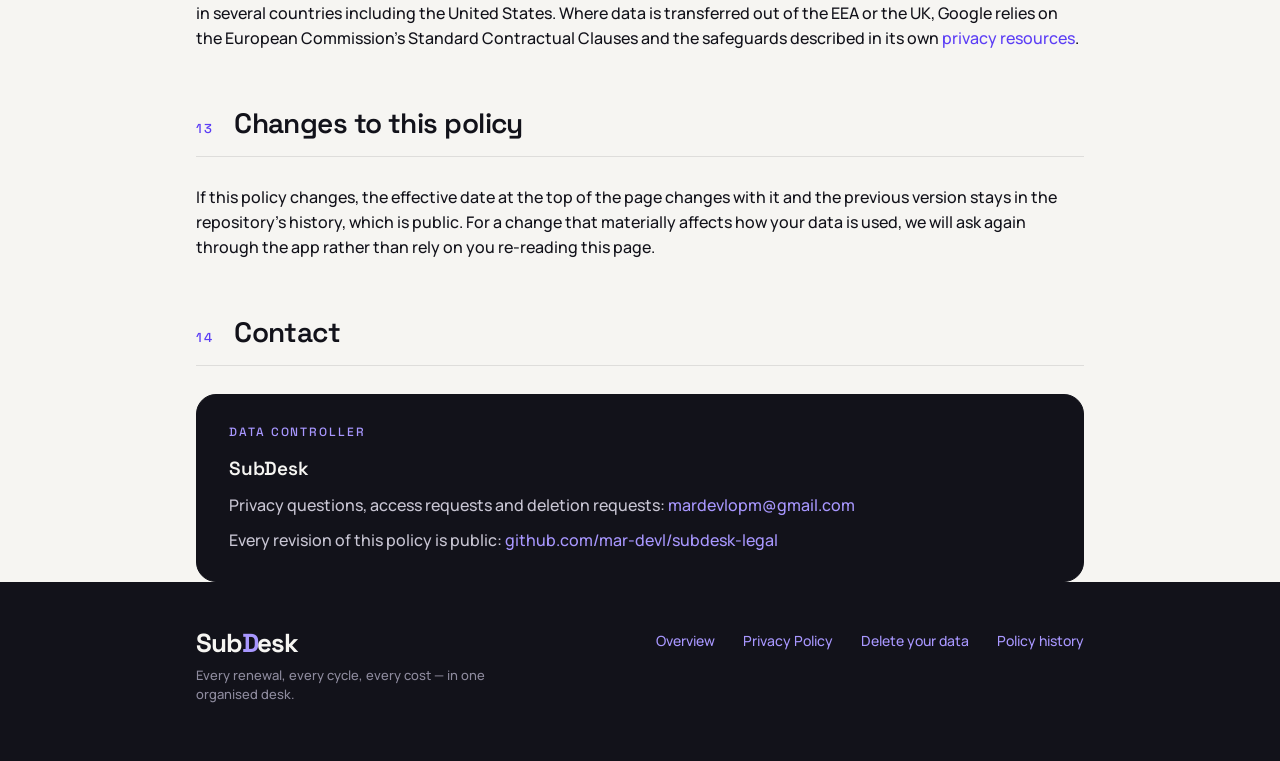
==== commit e4a66a27: "Update privacy.html" ====
--- a/privacy.html
+++ b/privacy.html
@@ -103,7 +103,7 @@
       <span class="num">02</span>
       <h2>Who we are</h2>
     </div>
-    <p>SubDesk is an independent Android application published on Google Play under the package name <strong>app.subdesk</strong>. For the purposes of the EU and UK General Data Protection Regulation, the developer of SubDesk is the <strong>data controller</strong> for the personal data described in sections 03 and 04, and can be reached at <a href="mailto:allachy20@gmail.com">allachy20@gmail.com</a>.</p>
+    <p>SubDesk is an independent Android application published on Google Play under the package name <strong>app.subdesk</strong>. For the purposes of the EU and UK General Data Protection Regulation, the developer of SubDesk is the <strong>data controller</strong> for the personal data described in sections 03 and 04, and can be reached at <a href="mailto:mardevlopm@gmail.com">mardevlopm@gmail.com</a>.</p>
     <p>Where SubDesk shows advertising, Google acts as an independent controller for the advertising data it collects. That relationship is described in section 05.</p>
     <p class="callout">This policy covers the SubDesk Android app and this website. It does not cover any other app or site you reach through a link from either of them.</p>
   </section>
@@ -285,7 +285,7 @@
       <div class="card">
         <span class="overline">Or ask us</span>
         <h3>By email</h3>
-        <p class="fine muted">Write to <a href="mailto:allachy20@gmail.com">allachy20@gmail.com</a> from the address on your account. We answer within 30 days, as the GDPR requires. If you are not satisfied, you may complain to your national data protection authority; in the UK that is the <a href="https://ico.org.uk" rel="noopener" target="_blank">ICO</a>.</p>
+        <p class="fine muted">Write to <a href="mailto:mardevlopm@gmail.com">mardevlopm@gmail.com</a> from the address on your account. We answer within 30 days, as the GDPR requires. If you are not satisfied, you may complain to your national data protection authority; in the UK that is the <a href="https://ico.org.uk" rel="noopener" target="_blank">ICO</a>.</p>
       </div>
     </div>
   </section>
@@ -296,7 +296,7 @@
       <span class="num">10</span>
       <h2>Children</h2>
     </div>
-    <p>SubDesk is a personal finance tool for adults. It is not directed to children, it is not enrolled in Google Play's Designed for Families programme, and we do not knowingly collect personal data from anyone under the age of 16 — or under the higher age of digital consent set by their country. The advertising request SubDesk sends is not tagged for under-age treatment, because the app is not offered to under-age users at all. If you believe a child has given us data, write to <a href="mailto:allachy20@gmail.com">allachy20@gmail.com</a> and we will delete it.</p>
+    <p>SubDesk is a personal finance tool for adults. It is not directed to children, it is not enrolled in Google Play's Designed for Families programme, and we do not knowingly collect personal data from anyone under the age of 16 — or under the higher age of digital consent set by their country. The advertising request SubDesk sends is not tagged for under-age treatment, because the app is not offered to under-age users at all. If you believe a child has given us data, write to <a href="mailto:mardevlopm@gmail.com">mardevlopm@gmail.com</a> and we will delete it.</p>
   </section>
 
   <!-- ============================================================ 11 -->
@@ -336,7 +336,7 @@
     <div class="card ink">
       <span class="overline">Data controller</span>
       <h3>SubDesk</h3>
-      <p>Privacy questions, access requests and deletion requests: <a href="mailto:allachy20@gmail.com">allachy20@gmail.com</a></p>
+      <p>Privacy questions, access requests and deletion requests: <a href="mailto:mardevlopm@gmail.com">mardevlopm@gmail.com</a></p>
       <p style="margin-top:10px;">Every revision of this policy is public: <a href="https://github.com/mar-devl/subdesk-legal" rel="noopener" target="_blank">github.com/mar-devl/subdesk-legal</a></p>
     </div>
   </section>
